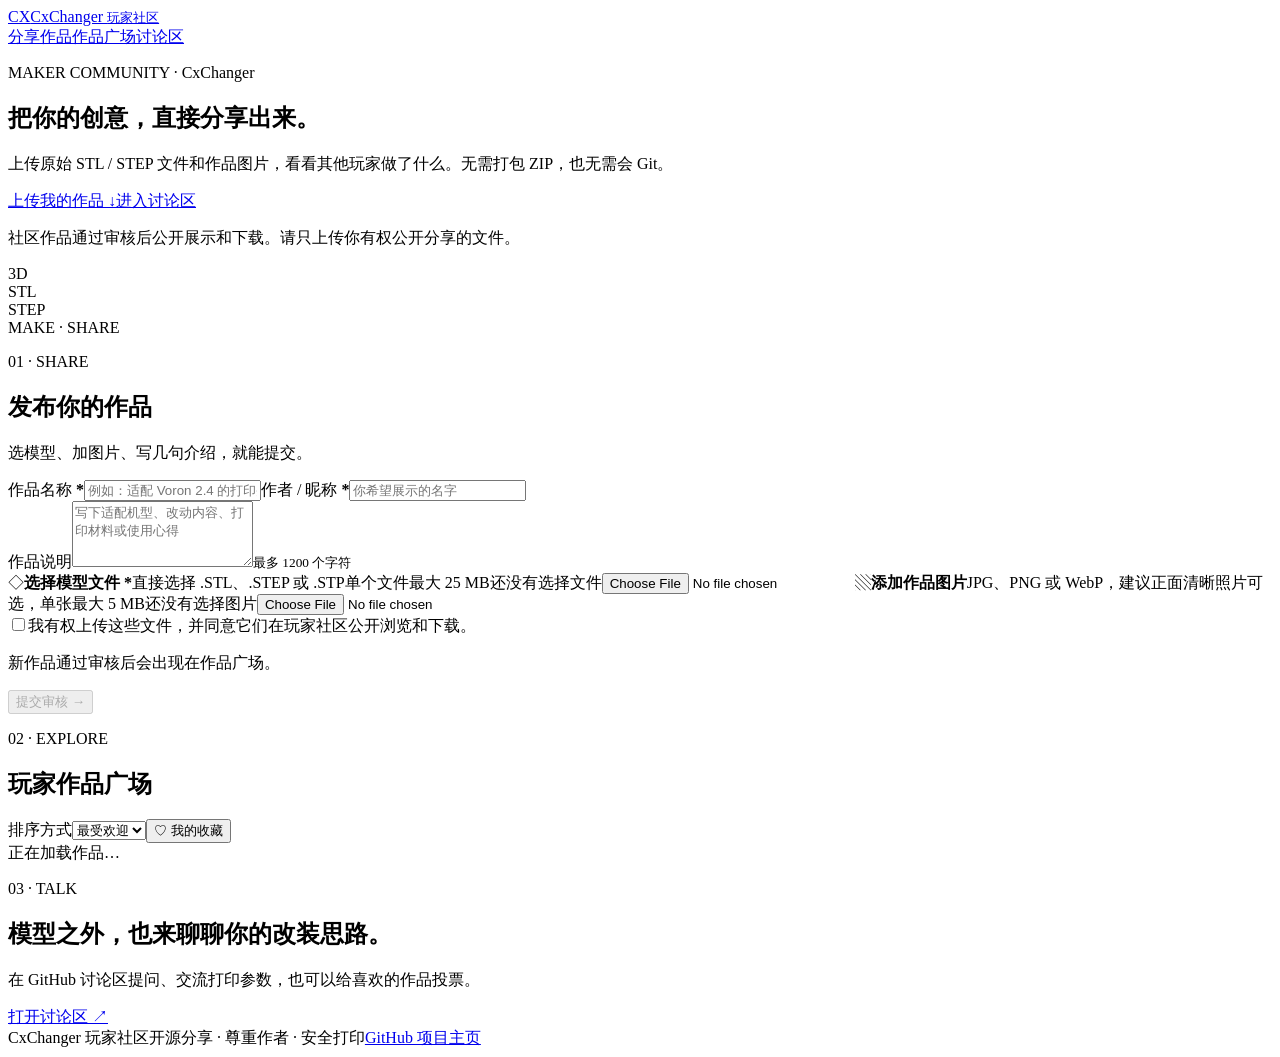
==== community/index.html @ 57273671 "Add community upload page Add initial HTML structure for the CxChanger player community page, includ" ====
<!doctype html>
<html lang="zh-CN">
<head>
<meta charset="utf-8" />
<meta name="viewport" content="width=device-width, initial-scale=1" />
<meta name="description" content="CxChanger 玩家作品社区：直接上传 STL、STEP 模型和图片，分享、投票并收藏作品。" />
<meta name="theme-color" content="#101820" />
<title>CxChanger 玩家社区</title>
<link rel="stylesheet" href="./style.css" />
<script src="https://challenges.cloudflare.com/turnstile/v0/api.js?render=explicit" defer></script>
<script src="./config.js" defer></script>
<script src="./app.js" defer></script>
</head>
<body>
<header class="site-header"><a class="brand" href="../" aria-label="CxChanger 项目主页"><span class="brand-mark">CX</span><span>CxChanger <small>玩家社区</small></span></a><nav aria-label="主导航"><a href="#upload">分享作品</a><a href="#gallery">作品广场</a><a id="discussion-link" href="#">讨论区</a></nav></header>
<main>
<section class="hero"><div class="hero-copy"><p class="eyebrow">MAKER COMMUNITY · CxChanger</p><h1>把你的创意，<span>直接分享出来。</span></h1><p class="hero-intro">上传原始 STL / STEP 文件和作品图片，看看其他玩家做了什么。无需打包 ZIP，也无需会 Git。</p><div class="hero-actions"><a class="button button-primary" href="#upload">上传我的作品 <span aria-hidden="true">↓</span></a><a class="button button-secondary" id="hero-discussion-link" href="#">进入讨论区</a></div><p class="hero-note">社区作品通过审核后公开展示和下载。请只上传你有权公开分享的文件。</p></div><div class="hero-art" aria-hidden="true"><div class="orbit orbit-one"></div><div class="orbit orbit-two"></div><div class="art-core"><span>3D</span><i></i></div><div class="art-label art-label-one">STL</div><div class="art-label art-label-two">STEP</div><div class="art-label art-label-three">MAKE · SHARE</div></div></section>
<section class="upload-section section" id="upload"><div class="section-heading"><div><p class="eyebrow">01 · SHARE</p><h2>发布你的作品</h2></div><p>选模型、加图片、写几句介绍，就能提交。</p></div><div id="setup-notice" class="notice notice-info" role="status" hidden>上传服务还在配置中。页面部署完成后，管理员需连接 Cloudflare 上传接口和 Turnstile，社区即可开始收稿。</div><div id="form-message" class="notice" role="status" aria-live="polite" hidden></div>
<form id="upload-form" class="upload-card"><div class="form-grid"><label class="field"><span>作品名称 <b>*</b></span><input name="title" maxlength="80" required placeholder="例如：适配 Voron 2.4 的打印头支架" /></label><label class="field"><span>作者 / 昵称 <b>*</b></span><input name="author" maxlength="40" required placeholder="你希望展示的名字" /></label></div><label class="field"><span>作品说明</span><textarea name="description" maxlength="1200" rows="4" placeholder="写下适配机型、改动内容、打印材料或使用心得"></textarea><small>最多 1200 个字符</small></label>
<div class="file-grid"><label class="file-picker" for="model-file"><span class="file-icon" aria-hidden="true">◇</span><strong>选择模型文件 <b>*</b></strong><span>直接选择 .STL、.STEP 或 .STP</span><span class="file-limit">单个文件最大 25 MB</span><span id="model-file-name" class="selected-file">还没有选择文件</span><input id="model-file" name="model" type="file" accept=".stl,.step,.stp,model/stl,application/step" required /></label><label class="file-picker" for="image-file"><span class="file-icon" aria-hidden="true">▧</span><strong>添加作品图片</strong><span>JPG、PNG 或 WebP，建议正面清晰照片</span><span class="file-limit">可选，单张最大 5 MB</span><span id="image-file-name" class="selected-file">还没有选择图片</span><input id="image-file" name="image" type="file" accept="image/jpeg,image/png,image/webp,.jpg,.jpeg,.png,.webp" /></label></div>
<label class="consent-check"><input name="consent" type="checkbox" required /><span>我有权上传这些文件，并同意它们在玩家社区公开浏览和下载。</span></label><div id="turnstile-box" class="turnstile-box" aria-label="反垃圾验证"></div><div class="form-footer"><p>新作品通过审核后会出现在作品广场。</p><button id="submit-button" class="button button-primary" type="submit" disabled>提交审核 <span aria-hidden="true">→</span></button></div></form></section>
<section class="gallery-section section" id="gallery"><div class="section-heading gallery-heading"><div><p class="eyebrow">02 · EXPLORE</p><h2>玩家作品广场</h2></div><div class="gallery-controls"><label for="sort-order" class="visually-hidden">排序方式</label><select id="sort-order"><option value="top">最受欢迎</option><option value="new">最新发布</option></select><button id="favorites-only" class="filter-button" type="button" aria-pressed="false">♡ 我的收藏</button></div></div><div id="gallery-status" class="gallery-status" role="status">正在加载作品…</div><div id="model-grid" class="model-grid"></div></section>
<section class="community-cta"><div><p class="eyebrow">03 · TALK</p><h2>模型之外，也来聊聊你的改装思路。</h2><p>在 GitHub 讨论区提问、交流打印参数，也可以给喜欢的作品投票。</p></div><a class="button button-light" id="bottom-discussion-link" href="#">打开讨论区 <span aria-hidden="true">↗</span></a></section>
</main><footer class="site-footer"><span>CxChanger 玩家社区</span><span>开源分享 · 尊重作者 · 安全打印</span><a href="https://github.com/ers-ye/CxChanger-fork">GitHub 项目主页</a></footer></body>
</html>
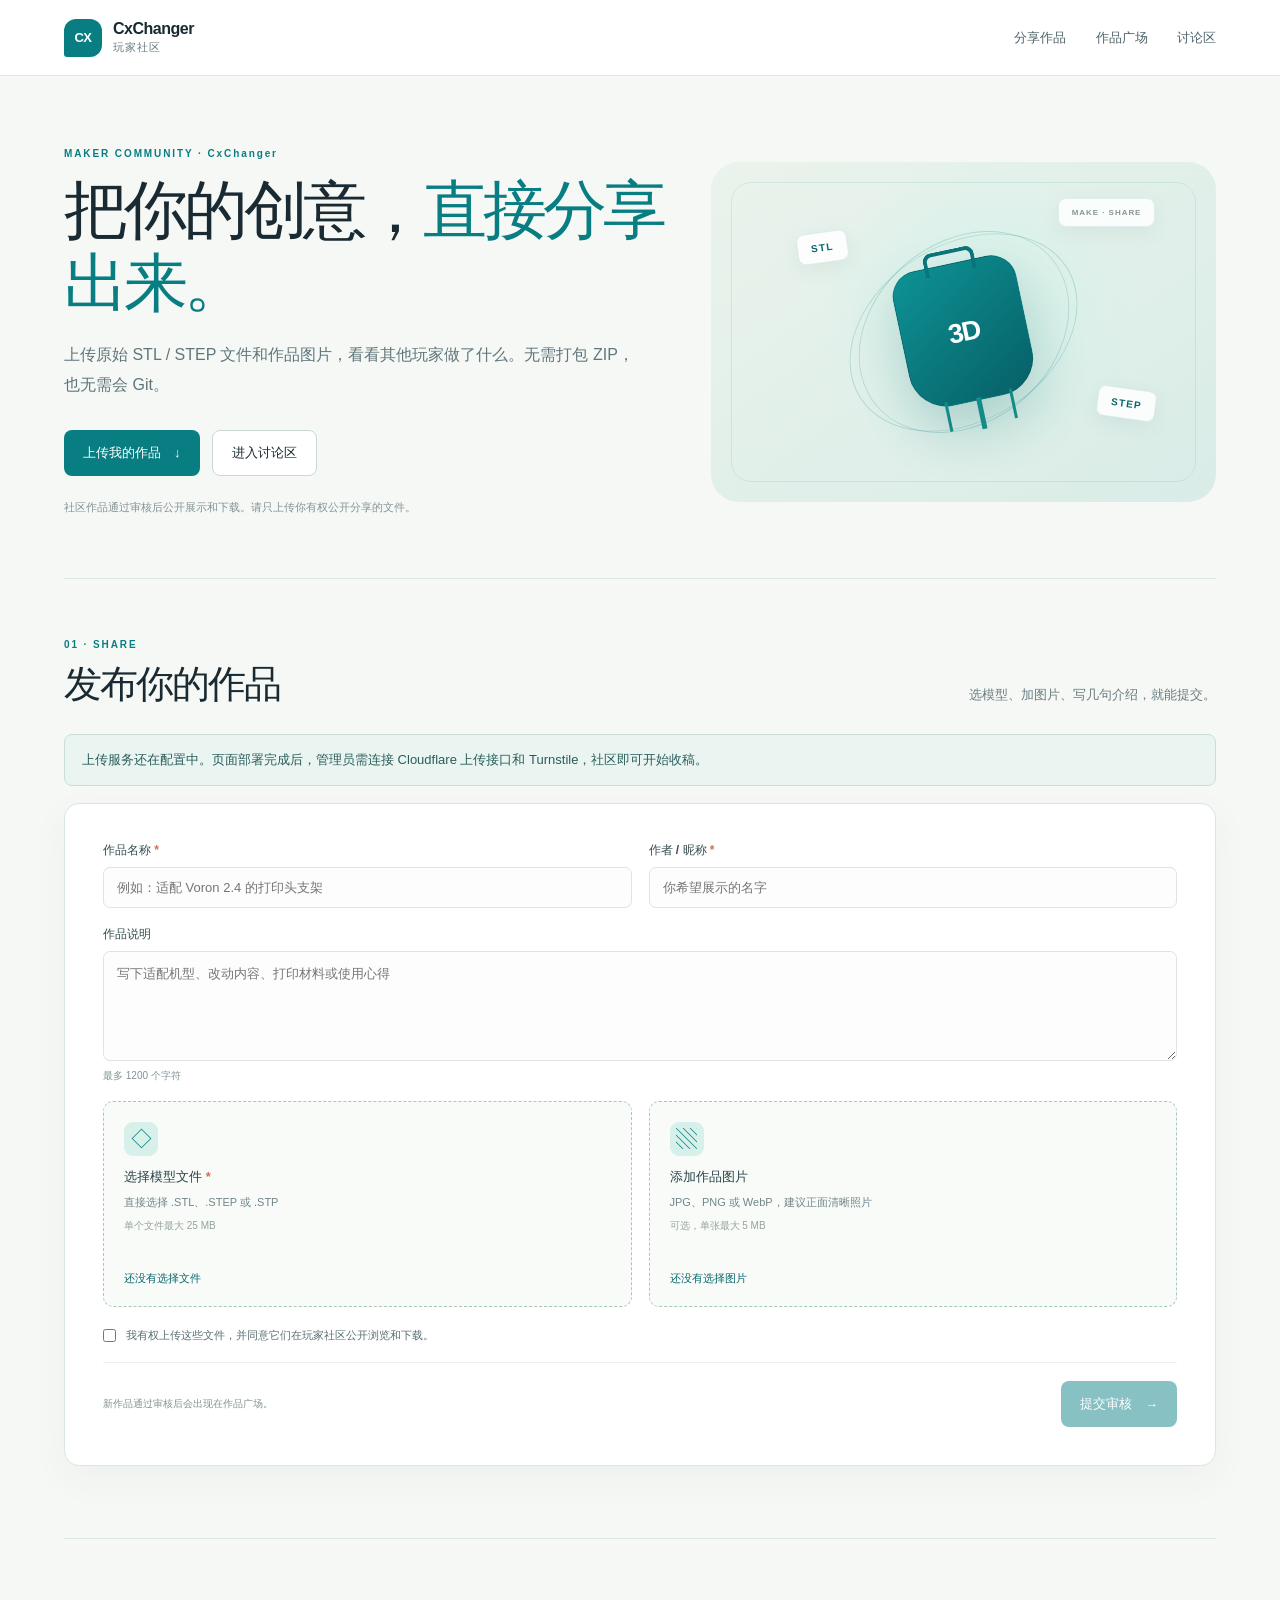
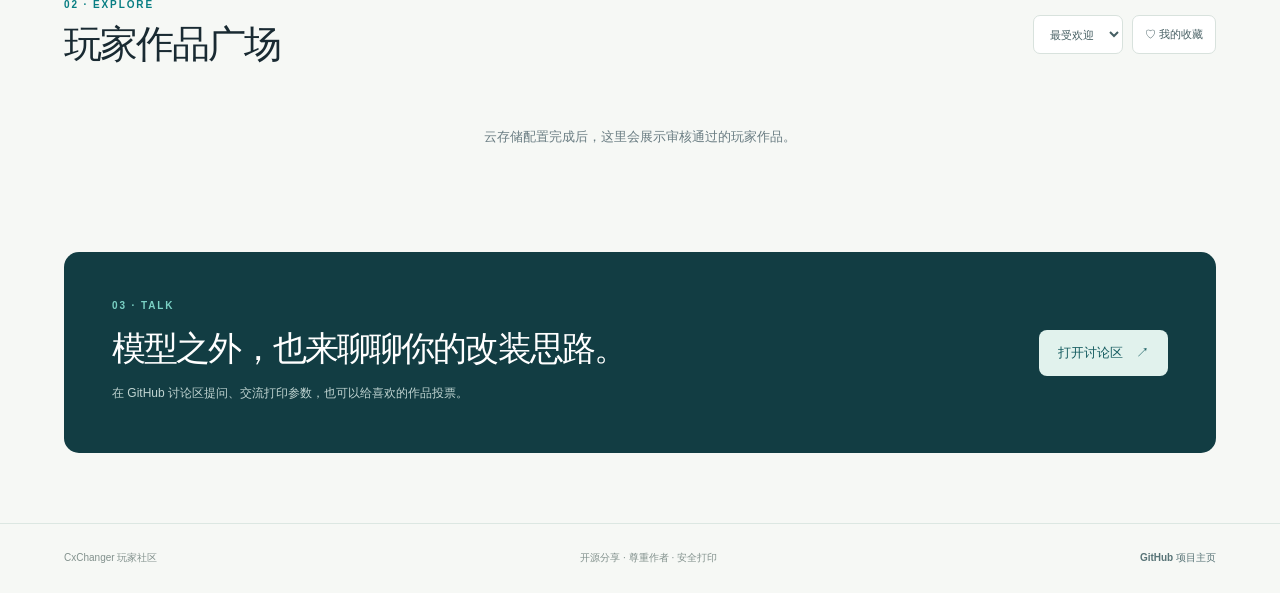
==== commit 416cd3f7: "Improve community search visibility Updated meta tags for improved SEO and site description." ====
--- a/community/index.html
+++ b/community/index.html
@@ -1,11 +1,30 @@
 <!doctype html>
-<html lang="zh-CN">
-<head>
+<html lang="zh-CN"><head>
 <meta charset="utf-8" />
 <meta name="viewport" content="width=device-width, initial-scale=1" />
-<meta name="description" content="CxChanger 玩家作品社区：直接上传 STL、STEP 模型和图片，分享、投票并收藏作品。" />
+<meta name="description" content="CxChanger 玩家社区，分享和下载多材料 3D 打印改装模型。支持直接上传 STL、STEP、STP 文件和作品图片，交流 CxChanger toolchanger、换热端与打印机改装。" />
+<meta name="keywords" content="CxChanger, CxChanger 玩家社区, 多材料 3D 打印, 3D 打印模型, STL 模型下载, STEP 模型下载, 3D printer tool changer, multi material 3D printing, STL STEP model sharing" />
+<meta name="robots" content="index, follow, max-image-preview:large" />
+<link rel="canonical" href="https://ers-ye.github.io/cxchanger/community/" />
+<meta property="og:type" content="website" />
+<meta property="og:site_name" content="CxChanger" />
+<meta property="og:title" content="CxChanger 玩家社区｜STL / STEP 3D 打印模型分享" />
+<meta property="og:description" content="直接分享 STL、STEP、STP 模型和作品图片，发现 CxChanger 多材料打印与换热端改装作品。" />
+<meta property="og:url" content="https://ers-ye.github.io/cxchanger/community/" />
+<meta property="og:locale" content="zh_CN" />
+<meta name="twitter:card" content="summary" />
+<meta name="twitter:title" content="CxChanger 玩家社区｜STL / STEP 模型分享" />
+<meta name="twitter:description" content="上传 STL、STEP、STP 模型和作品图片，分享 CxChanger 多材料 3D 打印改装。" />
+<script type="application/ld+json">{
+  "@context": "https://schema.org",
+  "@type": "WebSite",
+  "name": "CxChanger 玩家社区",
+  "url": "https://ers-ye.github.io/cxchanger/community/",
+  "description": "分享 STL、STEP、STP 模型和 CxChanger 多材料 3D 打印改装作品。",
+  "inLanguage": "zh-CN"
+}</script>
 <meta name="theme-color" content="#101820" />
-<title>CxChanger 玩家社区</title>
+<title>CxChanger 玩家社区｜STL / STEP 3D 打印模型分享</title>
 <link rel="stylesheet" href="./style.css" />
 <script src="https://challenges.cloudflare.com/turnstile/v0/api.js?render=explicit" defer></script>
 <script src="./config.js" defer></script>
@@ -21,5 +40,5 @@
 <label class="consent-check"><input name="consent" type="checkbox" required /><span>我有权上传这些文件，并同意它们在玩家社区公开浏览和下载。</span></label><div id="turnstile-box" class="turnstile-box" aria-label="反垃圾验证"></div><div class="form-footer"><p>新作品通过审核后会出现在作品广场。</p><button id="submit-button" class="button button-primary" type="submit" disabled>提交审核 <span aria-hidden="true">→</span></button></div></form></section>
 <section class="gallery-section section" id="gallery"><div class="section-heading gallery-heading"><div><p class="eyebrow">02 · EXPLORE</p><h2>玩家作品广场</h2></div><div class="gallery-controls"><label for="sort-order" class="visually-hidden">排序方式</label><select id="sort-order"><option value="top">最受欢迎</option><option value="new">最新发布</option></select><button id="favorites-only" class="filter-button" type="button" aria-pressed="false">♡ 我的收藏</button></div></div><div id="gallery-status" class="gallery-status" role="status">正在加载作品…</div><div id="model-grid" class="model-grid"></div></section>
 <section class="community-cta"><div><p class="eyebrow">03 · TALK</p><h2>模型之外，也来聊聊你的改装思路。</h2><p>在 GitHub 讨论区提问、交流打印参数，也可以给喜欢的作品投票。</p></div><a class="button button-light" id="bottom-discussion-link" href="#">打开讨论区 <span aria-hidden="true">↗</span></a></section>
-</main><footer class="site-footer"><span>CxChanger 玩家社区</span><span>开源分享 · 尊重作者 · 安全打印</span><a href="https://github.com/ers-ye/CxChanger-fork">GitHub 项目主页</a></footer></body>
+</main><footer class="site-footer"><span>CxChanger 玩家社区</span><span>开源分享 · 尊重作者 · 安全打印</span><a href="https://github.com/ers-ye/cxchanger">GitHub 项目主页</a></footer></body>
 </html>
--- a/community/style.css
+++ b/community/style.css
@@ -0,0 +1 @@
+:root{color-scheme:light;--ink:#192a32;--muted:#697c82;--teal:#087e83;--teal-dark:#08666d;--mint:#d7f0ea;--paper:#f6f8f5;--line:#dce7e2;--white:#fff;font-family:"Segoe UI","Microsoft YaHei","Noto Sans SC",sans-serif;background:var(--paper);color:var(--ink);font-synthesis:none;text-rendering:optimizeLegibility}*{box-sizing:border-box}html{scroll-behavior:smooth}body{margin:0;min-width:320px}a{color:inherit;text-decoration:none}button,input,textarea,select{font:inherit}.site-header{height:76px;padding:0 clamp(20px,5vw,76px);display:flex;justify-content:space-between;align-items:center;background:rgba(255,255,255,.94);border-bottom:1px solid var(--line)}.brand{display:flex;align-items:center;gap:11px;font-weight:800;letter-spacing:-.03em}.brand small{display:block;margin-top:2px;color:var(--muted);font-size:11px;font-weight:600;letter-spacing:.08em}.brand-mark{width:38px;height:38px;display:grid;place-items:center;border-radius:12px 12px 12px 3px;background:var(--teal);color:white;font-size:13px}.site-header nav{display:flex;align-items:center;gap:clamp(16px,2.3vw,34px);color:#50646b;font-size:13px;font-weight:600}.site-header nav a:hover,.site-footer a:hover{color:var(--teal)}main{max-width:1280px;margin:0 auto;padding:0 clamp(20px,5vw,72px)}.hero{min-height:490px;display:grid;grid-template-columns:1.1fr .9fr;align-items:center;gap:30px;padding:72px 0 62px}.hero-copy{max-width:650px}.eyebrow{margin:0 0 15px;color:var(--teal);font-size:10px;font-weight:800;letter-spacing:.19em}h1,h2,p{margin-top:0}h1{max-width:620px;margin-bottom:20px;font-size:clamp(38px,5vw,64px);line-height:1.14;letter-spacing:-.065em}h1 span{color:var(--teal)}.hero-intro{max-width:570px;color:#60767b;font-size:16px;line-height:1.9}.hero-actions{display:flex;flex-wrap:wrap;gap:12px;margin-top:29px}.button{min-height:46px;padding:0 19px;display:inline-flex;align-items:center;justify-content:center;gap:13px;border:0;border-radius:8px;font-size:13px;font-weight:700;cursor:pointer;transition:transform .15s ease,background .15s ease}.button:hover{transform:translateY(-1px)}.button-primary{color:white;background:var(--teal)}.button-primary:hover{background:var(--teal-dark)}.button-primary:disabled{cursor:not-allowed;opacity:.48;transform:none}.button-secondary{border:1px solid #c9d9d3;background:white;color:var(--ink)}.button-light{background:#e1f2ed;color:#155c60}.hero-note{margin:22px 0 0;color:#839297;font-size:11px;line-height:1.7}.hero-art{height:340px;position:relative;display:grid;place-items:center;overflow:hidden;border-radius:28px;background:radial-gradient(circle at 53% 46%,#d3f3ea 0 2%,transparent 48%),linear-gradient(145deg,#eaf3ec,#d9ece7)}.hero-art:after{content:"";position:absolute;inset:20px;border:1px solid rgba(8,126,131,.1);border-radius:20px}.orbit{position:absolute;width:245px;height:245px;border:1px solid rgba(8,126,131,.21);border-radius:50%;transform:rotate(-32deg) scaleY(.72)}.orbit-two{width:180px;height:310px;transform:rotate(50deg) scaleY(.74)}.art-core{width:126px;height:140px;z-index:1;display:grid;place-items:center;border:1px solid rgba(7,82,85,.2);border-radius:26px 26px 38px 38px;background:linear-gradient(145deg,#0d9294,#075f67);box-shadow:0 24px 52px rgba(13,92,96,.22);transform:rotate(-12deg);color:white;font-size:27px;font-weight:800;letter-spacing:-.06em}.art-core:before{content:"";position:absolute;top:-15px;width:44px;height:20px;border:4px solid #0b747a;border-bottom:0;border-radius:9px 9px 0 0}.art-core i{position:absolute;bottom:-30px;width:5px;height:32px;background:#138b88;box-shadow:-33px -3px 0 -1px #138b88,33px -3px 0 -1px #138b88}.art-label{position:absolute;z-index:2;padding:9px 13px;border:1px solid rgba(8,126,131,.12);border-radius:8px;background:rgba(255,255,255,.86);box-shadow:0 6px 20px rgba(38,93,83,.07);color:var(--teal-dark);font-size:10px;font-weight:800;letter-spacing:.12em}.art-label-one{top:70px;left:17%;transform:rotate(-8deg)}.art-label-two{right:12%;bottom:83px;transform:rotate(8deg)}.art-label-three{top:36px;right:12%;color:#87978e;font-size:8px}.section{padding:60px 0 72px;border-top:1px solid var(--line)}.section-heading{display:flex;align-items:end;justify-content:space-between;gap:25px;margin-bottom:24px}.section-heading .eyebrow{margin-bottom:9px}h2{margin-bottom:0;font-size:clamp(27px,3.2vw,38px);letter-spacing:-.055em}.section-heading>p{max-width:440px;margin:0 0 4px;color:var(--muted);font-size:13px;line-height:1.8}.notice{padding:14px 17px;margin:0 0 17px;border:1px solid #c8ddd8;border-radius:8px;font-size:13px;line-height:1.7}.notice-info{background:#eaf5f1;color:#285d5b}.notice-error{background:#fff1ec;border-color:#f3c7b8;color:#91462e}.notice-success{background:#e4f5e9;border-color:#c4e6ce;color:#2b6b3e}.upload-card{padding:clamp(20px,4vw,38px);border:1px solid #dce6e1;border-radius:15px;background:white;box-shadow:0 12px 40px rgba(29,73,60,.045)}.form-grid,.file-grid{display:grid;grid-template-columns:1fr 1fr;gap:17px}.field{min-width:0;margin-bottom:18px;display:flex;flex-direction:column;gap:8px;color:#344c51;font-size:12px;font-weight:700}.field b,.file-picker b{color:#ce7054}.field input,.field textarea{width:100%;padding:12px 13px;border:1px solid #dce5e1;border-radius:7px;outline:none;background:#fcfdfc;color:var(--ink);font-size:13px;font-weight:400}.field textarea{resize:vertical;line-height:1.6}.field input:focus,.field textarea:focus,select:focus{border-color:#48aaa5;box-shadow:0 0 0 3px rgba(35,152,145,.11)}.field small{color:#839297;font-size:10px;font-weight:400}.file-grid{margin:2px 0 20px}.file-picker{min-height:206px;padding:20px;position:relative;display:flex;flex-direction:column;align-items:flex-start;gap:8px;overflow:hidden;border:1px dashed #a7c7bd;border-radius:10px;background:#f8fbf8;cursor:pointer}.file-picker:hover{border-color:var(--teal);background:#f0f9f5}.file-picker input{position:absolute;width:1px;height:1px;opacity:0}.file-icon{width:34px;height:34px;display:grid;place-items:center;border-radius:9px;background:var(--mint);color:var(--teal);font-size:21px}.file-picker strong{margin-top:4px;color:#284248;font-size:13px}.file-picker>span:not(.file-icon):not(.selected-file){color:#72858a;font-size:11px;line-height:1.5}.file-picker .file-limit{color:#95a29e!important;font-size:10px!important}.selected-file{max-width:100%;margin-top:auto;padding-top:8px;overflow:hidden;color:var(--teal-dark);font-size:11px;font-weight:700;text-overflow:ellipsis;white-space:nowrap}.consent-check{display:flex;align-items:flex-start;gap:10px;margin:0 0 18px;color:#596e72;font-size:11px;line-height:1.6;cursor:pointer}.consent-check input{margin:2px 0 0;accent-color:var(--teal)}.turnstile-box{min-height:0}.turnstile-box:empty{display:none}.form-footer{margin-top:17px;padding-top:18px;display:flex;align-items:center;justify-content:space-between;gap:20px;border-top:1px solid #edf1ee}.form-footer p{margin:0;color:#85928f;font-size:10px;line-height:1.6}.gallery-heading{align-items:center}.gallery-controls{display:flex;align-items:center;gap:9px}.gallery-controls select,.filter-button{min-height:39px;padding:0 12px;border:1px solid #d8e2dd;border-radius:7px;background:white;color:#465f63;font-size:11px;font-weight:600}.filter-button{cursor:pointer}.filter-button[aria-pressed=true]{border-color:var(--teal);background:#e3f3ee;color:var(--teal-dark)}.gallery-status{padding:34px 0;color:var(--muted);text-align:center;font-size:13px}.model-grid{display:grid;grid-template-columns:repeat(3,minmax(0,1fr));gap:17px}.model-card{min-width:0;overflow:hidden;border:1px solid #dce6e1;border-radius:12px;background:white;box-shadow:0 7px 22px rgba(29,73,60,.035)}.model-cover{height:190px;display:grid;place-items:center;overflow:hidden;background:linear-gradient(145deg,#e7f1eb,#dcece7);color:#75a39b}.model-cover img{width:100%;height:100%;object-fit:cover}.model-cover span{font-size:46px;font-weight:700;opacity:.6}.model-body{padding:15px}.model-topline{display:flex;justify-content:space-between;align-items:center;gap:10px;margin-bottom:9px}.file-badge{padding:5px 7px;border-radius:5px;background:#edf6f2;color:var(--teal-dark);font-size:9px;font-weight:800;letter-spacing:.08em}.model-date{color:#9aa8a4;font-size:9px}.model-card h3{margin:0 0 6px;overflow-wrap:anywhere;font-size:16px;letter-spacing:-.035em}.model-author{margin:0 0 10px;color:#75868a;font-size:10px}.model-description{min-height:39px;margin:0 0 13px;display:-webkit-box;overflow:hidden;color:#627479;font-size:11px;line-height:1.7;-webkit-box-orient:vertical;-webkit-line-clamp:2}.model-actions{display:flex;align-items:center;gap:7px}.model-action{min-height:33px;padding:0 9px;border:1px solid #e0e9e5;border-radius:6px;background:white;color:#52696c;font-size:10px;font-weight:700;cursor:pointer}.model-action:hover{border-color:#9ec8bd;color:var(--teal-dark)}.model-action.voted{border-color:#a7d8cd;background:#e5f5ef;color:#087e83}.model-action.favorite{margin-left:auto}.model-action.favorite.saved{color:#b45166;border-color:#efcbd1;background:#fff4f6}.model-empty{grid-column:1/-1;padding:44px 20px;border:1px dashed #cadbd3;border-radius:12px;color:#718287;text-align:center;font-size:13px;line-height:1.8}.community-cta{margin:0 0 70px;padding:clamp(25px,5vw,48px);display:flex;justify-content:space-between;align-items:center;gap:25px;border-radius:15px;background:#123d43;color:white}.community-cta .eyebrow{color:#7ad1c4}.community-cta h2{max-width:630px;margin-bottom:11px;font-size:clamp(23px,3vw,34px)}.community-cta p:not(.eyebrow){max-width:590px;margin:0;color:#c0d4d1;font-size:12px;line-height:1.8}.site-footer{min-height:70px;padding:18px clamp(20px,5vw,72px);display:flex;justify-content:space-between;align-items:center;gap:15px;border-top:1px solid var(--line);color:#82918d;font-size:10px}.site-footer a{color:#587477;font-weight:700}.visually-hidden{position:absolute;width:1px;height:1px;padding:0;margin:-1px;overflow:hidden;clip:rect(0,0,0,0);white-space:nowrap;border:0}@media(max-width:800px){.site-header{height:auto;min-height:70px;flex-wrap:wrap;gap:8px;padding-top:13px;padding-bottom:13px}.site-header nav{width:100%;justify-content:space-between;gap:10px;font-size:11px}.hero{min-height:0;grid-template-columns:1fr;padding:55px 0 45px}.hero-art{height:275px}.section{padding:48px 0 55px}.model-grid{grid-template-columns:repeat(2,minmax(0,1fr))}}@media(max-width:560px){.hero{gap:27px}.hero-intro{font-size:14px}.hero-art{height:240px}.section-heading{align-items:flex-start;flex-direction:column;gap:12px}.section-heading>p{font-size:12px}.form-grid,.file-grid{grid-template-columns:1fr;gap:0}.file-grid{gap:12px}.file-picker{min-height:190px}.form-footer{align-items:flex-start;flex-direction:column}.gallery-heading{align-items:stretch}.gallery-controls{justify-content:space-between}.model-grid{grid-template-columns:1fr}.model-cover{height:210px}.community-cta{align-items:flex-start;flex-direction:column}.site-footer{flex-wrap:wrap}}
